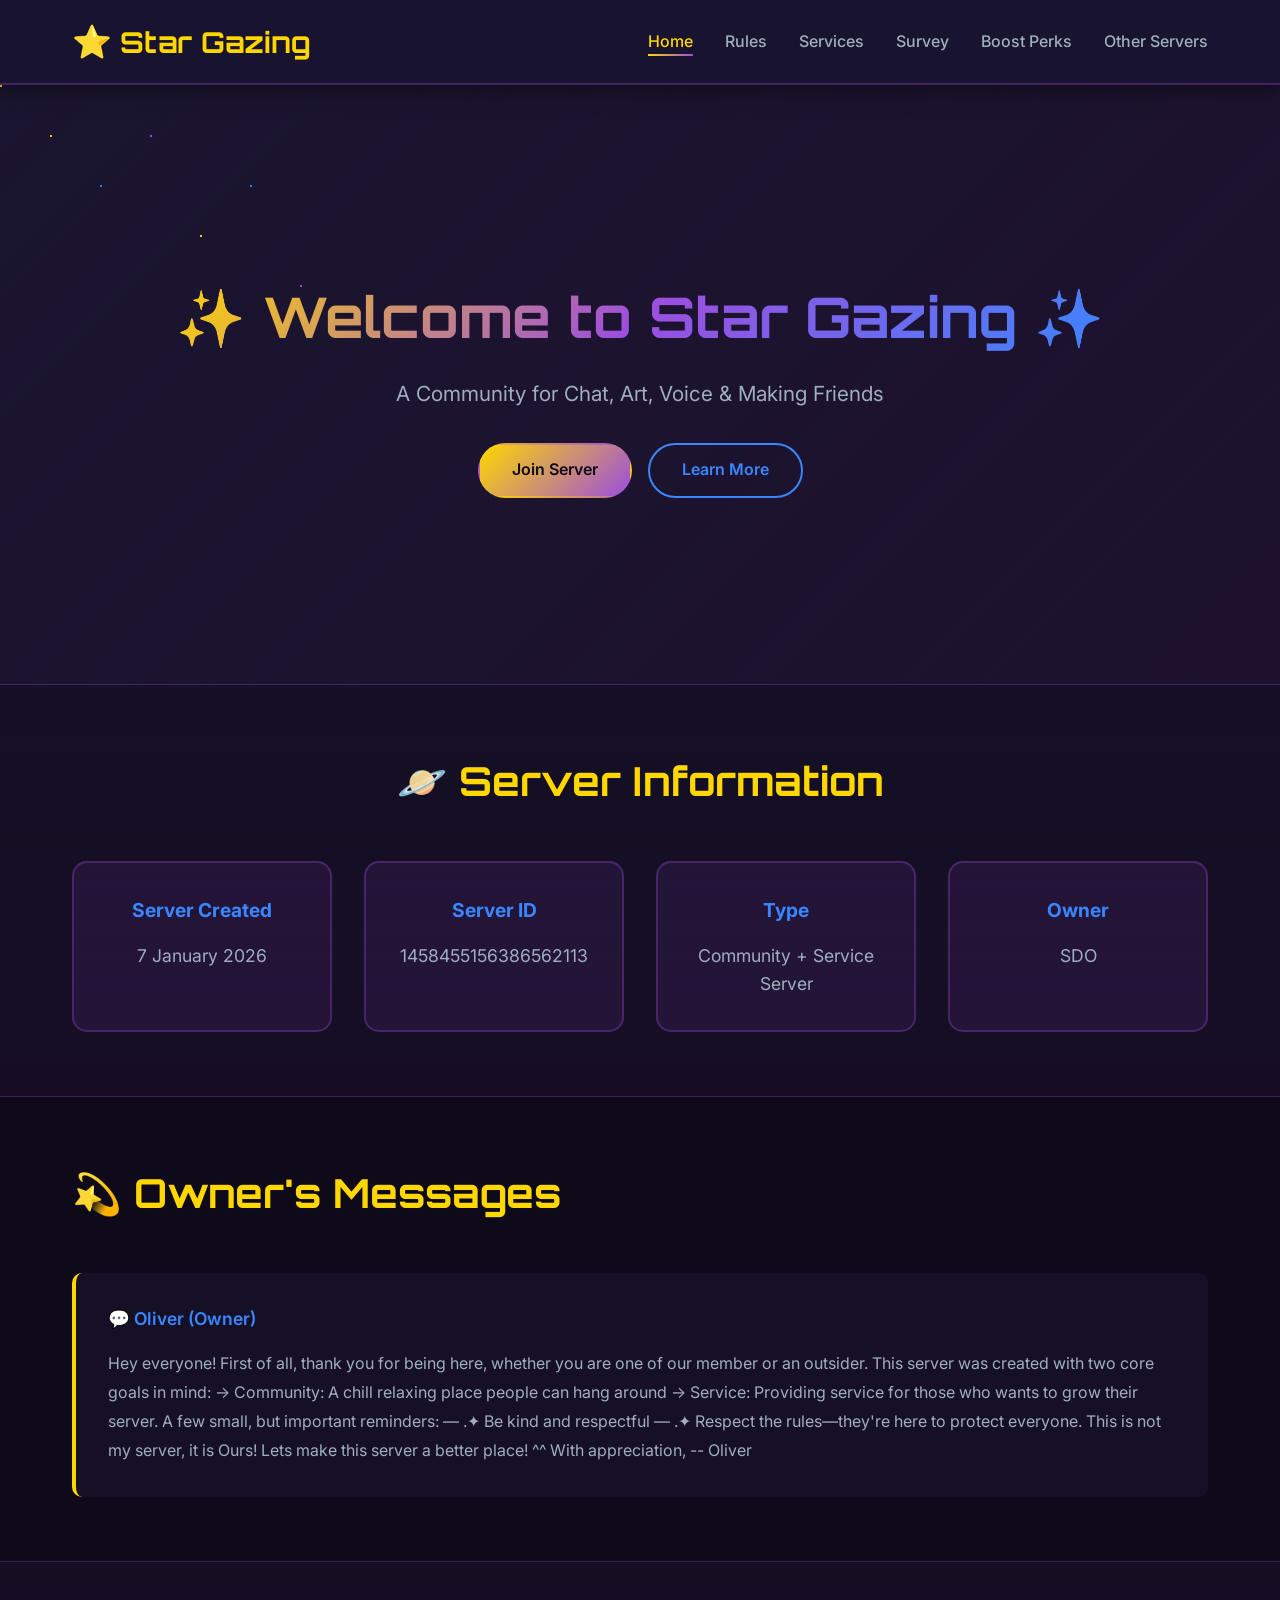
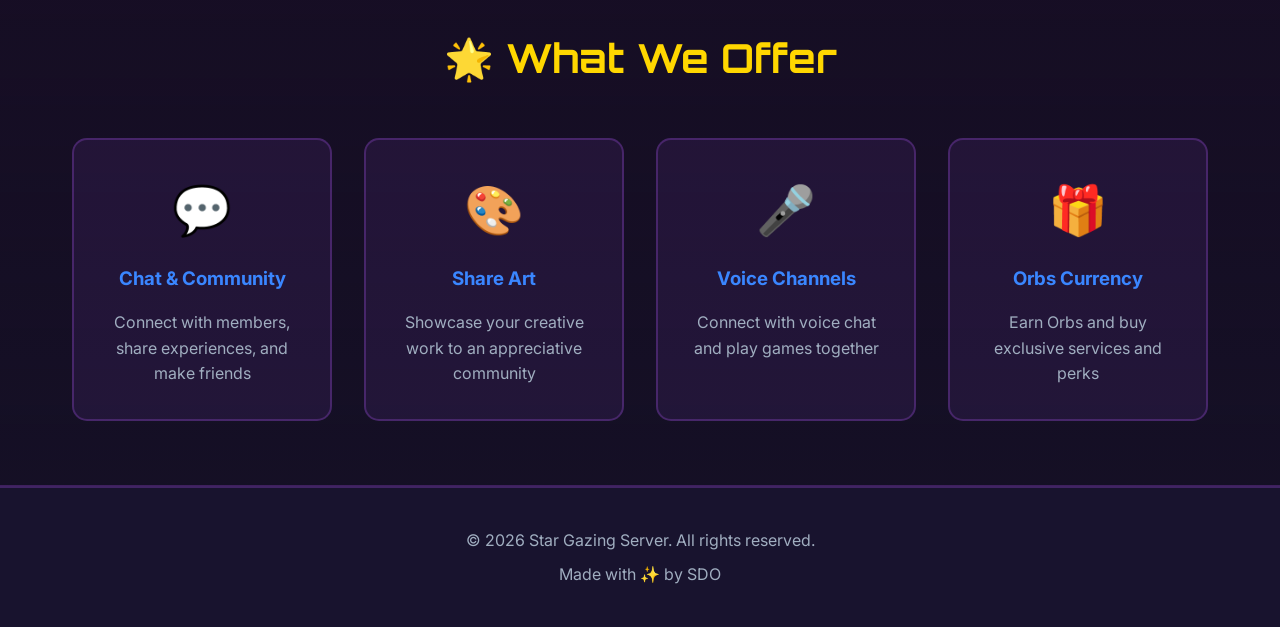
==== index.html @ 56c4e375 "Add all HTML pages (index, rules, services, survey, perks, servers)" ====
<!DOCTYPE html>
<html lang="en">
<head>
    <meta charset="UTF-8">
    <meta name="viewport" content="width=device-width, initial-scale=1.0">
    <title>Star Gazing - Discord Community</title>
    <link rel="stylesheet" href="styles.css">
    <link rel="preconnect" href="https://fonts.googleapis.com">
    <link rel="preconnect" href="https://fonts.gstatic.com" crossorigin>
    <link href="https://fonts.googleapis.com/css2?family=Orbitron:wght@400;700;900&family=Inter:wght@300;400;600;700&display=swap" rel="stylesheet">
</head>
<body>
    <!-- Navigation -->
    <nav class="navbar">
        <div class="nav-container">
            <div class="nav-logo">
                <span class="star-icon">⭐</span> Star Gazing
            </div>
            <ul class="nav-menu">
                <li><a href="index.html" class="active">Home</a></li>
                <li><a href="rules.html">Rules</a></li>
                <li><a href="services.html">Services</a></li>
                <li><a href="survey.html">Survey</a></li>
                <li><a href="perks.html">Boost Perks</a></li>
                <li><a href="servers.html">Other Servers</a></li>
            </ul>
        </div>
    </nav>

    <!-- Hero Section -->
    <section class="hero">
        <div class="stars"></div>
        <div class="hero-content">
            <h1>✨ Welcome to Star Gazing ✨</h1>
            <p>A Community for Chat, Art, Voice & Making Friends</p>
            <div class="hero-buttons">
                <a href="https://discord.gg/6pRmyX9h2T" class="btn btn-primary" target="_blank">Join Server</a>
                <a href="#owner-messages" class="btn btn-secondary">Learn More</a>
            </div>
        </div>
    </section>

    <!-- Server Info -->
    <section class="server-info">
        <div class="container">
            <h2>🪐 Server Information</h2>
            <div class="info-grid">
                <div class="info-card">
                    <h3>Server Created</h3>
                    <p>7 January 2026</p>
                </div>
                <div class="info-card">
                    <h3>Server ID</h3>
                    <p>1458455156386562113</p>
                </div>
                <div class="info-card">
                    <h3>Type</h3>
                    <p>Community + Service Server</p>
                </div>
                <div class="info-card">
                    <h3>Owner</h3>
                    <p>SDO</p>
                </div>
            </div>
        </div>
    </section>

    <!-- Owner Messages -->
    <section class="owner-messages" id="owner-messages">
        <div class="container">
            <h2>💫 Owner's Messages</h2>
            <div class="messages-grid" id="messagesContainer"></div>
        </div>
    </section>

    <!-- Features -->
    <section class="features">
        <div class="container">
            <h2>🌟 What We Offer</h2>
            <div class="features-grid">
                <div class="feature-card">
                    <span class="feature-icon">💬</span>
                    <h3>Chat & Community</h3>
                    <p>Connect with members, share experiences, and make friends</p>
                </div>
                <div class="feature-card">
                    <span class="feature-icon">🎨</span>
                    <h3>Share Art</h3>
                    <p>Showcase your creative work to an appreciative community</p>
                </div>
                <div class="feature-card">
                    <span class="feature-icon">🎤</span>
                    <h3>Voice Channels</h3>
                    <p>Connect with voice chat and play games together</p>
                </div>
                <div class="feature-card">
                    <span class="feature-icon">🎁</span>
                    <h3>Orbs Currency</h3>
                    <p>Earn Orbs and buy exclusive services and perks</p>
                </div>
            </div>
        </div>
    </section>

    <!-- Footer -->
    <footer class="footer">
        <div class="container">
            <p>&copy; 2026 Star Gazing Server. All rights reserved.</p>
            <p>Made with ✨ by SDO</p>
        </div>
    </footer>

    <script src="script.js"></script>
</body>
</html>
---- styles.css ----
:root {
  --primary-bg: #0f0a1a;
  --secondary-bg: #1a1530;
  --accent-gold: #ffd700;
  --accent-purple: #9d4edd;
  --accent-blue: #3a86ff;
  --text-primary: #ffffff;
  --text-secondary: #a0aec0;
  --border-color: rgba(157, 78, 221, 0.3);
  --glow-color: rgba(255, 215, 0, 0.2);
}

* {
  margin: 0;
  padding: 0;
  box-sizing: border-box;
}

body {
  font-family: 'Inter', sans-serif;
  background-color: var(--primary-bg);
  color: var(--text-primary);
  line-height: 1.6;
  overflow-x: hidden;
}

/* Navigation */
.navbar {
  background: rgba(26, 21, 48, 0.95);
  backdrop-filter: blur(10px);
  border-bottom: 2px solid var(--border-color);
  position: sticky;
  top: 0;
  z-index: 100;
  box-shadow: 0 4px 20px rgba(0, 0, 0, 0.5);
}

.nav-container {
  max-width: 1200px;
  margin: 0 auto;
  padding: 1rem 2rem;
  display: flex;
  justify-content: space-between;
  align-items: center;
}

.nav-logo {
  font-family: 'Orbitron', sans-serif;
  font-size: 1.8rem;
  font-weight: 700;
  color: var(--accent-gold);
  display: flex;
  align-items: center;
  gap: 0.5rem;
}

.star-icon {
  font-size: 2rem;
  animation: pulse 2s ease-in-out infinite;
}

@keyframes pulse {
  0%, 100% { transform: scale(1); }
  50% { transform: scale(1.1); }
}

.nav-menu {
  display: flex;
  list-style: none;
  gap: 2rem;
}

.nav-menu a {
  color: var(--text-secondary);
  text-decoration: none;
  transition: all 0.3s ease;
  font-weight: 500;
  position: relative;
}

.nav-menu a:hover,
.nav-menu a.active {
  color: var(--accent-gold);
}

.nav-menu a.active::after {
  content: '';
  position: absolute;
  bottom: -5px;
  left: 0;
  right: 0;
  height: 2px;
  background: linear-gradient(90deg, var(--accent-gold), var(--accent-purple));
}

/* Container */
.container {
  max-width: 1200px;
  margin: 0 auto;
  padding: 0 2rem;
}

/* Hero Section */
.hero {
  position: relative;
  min-height: 600px;
  display: flex;
  align-items: center;
  justify-content: center;
  overflow: hidden;
  background: linear-gradient(135deg, rgba(26, 21, 48, 1) 0%, rgba(157, 78, 221, 0.1) 100%);
  border-bottom: 1px solid var(--border-color);
}

.stars {
  position: absolute;
  width: 100%;
  height: 100%;
  top: 0;
  left: 0;
}

.stars::before,
.stars::after {
  content: '';
  position: absolute;
  width: 2px;
  height: 2px;
  background: var(--accent-gold);
  border-radius: 50%;
  box-shadow: 50px 50px 0 var(--accent-gold), 100px 100px 0 var(--accent-blue), 150px 50px 0 var(--accent-purple),
    200px 150px 0 var(--accent-gold), 250px 100px 0 var(--accent-blue), 300px 200px 0 var(--accent-purple);
  animation: twinkle 3s ease-in-out infinite;
}

@keyframes twinkle {
  0%, 100% { opacity: 0.3; }
  50% { opacity: 1; }
}

.hero-content {
  position: relative;
  z-index: 2;
  text-align: center;
}

.hero h1 {
  font-family: 'Orbitron', sans-serif;
  font-size: 3.5rem;
  margin-bottom: 1rem;
  background: linear-gradient(135deg, var(--accent-gold), var(--accent-purple), var(--accent-blue));
  -webkit-background-clip: text;
  -webkit-text-fill-color: transparent;
  background-clip: text;
  animation: glow 2s ease-in-out infinite;
}

@keyframes glow {
  0%, 100% { text-shadow: 0 0 10px rgba(255, 215, 0, 0.3); }
  50% { text-shadow: 0 0 30px rgba(255, 215, 0, 0.6); }
}

.hero p {
  font-size: 1.3rem;
  color: var(--text-secondary);
  margin-bottom: 2rem;
}

.hero-buttons {
  display: flex;
  gap: 1rem;
  justify-content: center;
  flex-wrap: wrap;
}

.btn {
  padding: 0.8rem 2rem;
  border-radius: 50px;
  text-decoration: none;
  font-weight: 600;
  transition: all 0.3s ease;
  border: 2px solid transparent;
  cursor: pointer;
  font-size: 1rem;
}

.btn-primary {
  background: linear-gradient(135deg, var(--accent-gold), var(--accent-purple));
  color: var(--primary-bg);
}

.btn-primary:hover {
  transform: translateY(-3px);
  box-shadow: 0 10px 30px rgba(255, 215, 0, 0.4);
}

.btn-secondary {
  background: transparent;
  border: 2px solid var(--accent-blue);
  color: var(--accent-blue);
}

.btn-secondary:hover {
  background: var(--accent-blue);
  color: var(--primary-bg);
  transform: translateY(-3px);
}

/* Server Info */
.server-info {
  padding: 4rem 0;
  background: linear-gradient(180deg, rgba(26, 21, 48, 0.5) 0%, rgba(157, 78, 221, 0.05) 100%);
  border-bottom: 1px solid var(--border-color);
}

.server-info h2 {
  font-family: 'Orbitron', sans-serif;
  font-size: 2.5rem;
  margin-bottom: 3rem;
  text-align: center;
  color: var(--accent-gold);
}

.info-grid {
  display: grid;
  grid-template-columns: repeat(auto-fit, minmax(250px, 1fr));
  gap: 2rem;
}

.info-card {
  background: rgba(157, 78, 221, 0.1);
  border: 2px solid var(--border-color);
  border-radius: 15px;
  padding: 2rem;
  text-align: center;
  transition: all 0.3s ease;
}

.info-card:hover {
  background: rgba(157, 78, 221, 0.2);
  border-color: var(--accent-gold);
  transform: translateY(-5px);
  box-shadow: 0 10px 30px rgba(255, 215, 0, 0.2);
}

.info-card h3 {
  color: var(--accent-blue);
  margin-bottom: 1rem;
  font-size: 1.2rem;
}

.info-card p {
  color: var(--text-secondary);
  font-size: 1.1rem;
}

/* Owner Messages */
.owner-messages {
  padding: 4rem 0;
  border-bottom: 1px solid var(--border-color);
}

.owner-messages h2 {
  font-family: 'Orbitron', sans-serif;
  font-size: 2.5rem;
  margin-bottom: 3rem;
  color: var(--accent-gold);
}

.messages-grid {
  display: grid;
  gap: 2rem;
}

.message-card {
  background: rgba(26, 21, 48, 0.6);
  border-left: 4px solid var(--accent-gold);
  border-radius: 10px;
  padding: 2rem;
  transition: all 0.3s ease;
}

.message-card:hover {
  background: rgba(26, 21, 48, 0.8);
  border-left-color: var(--accent-purple);
  box-shadow: 0 10px 30px rgba(157, 78, 221, 0.2);
}

.message-author {
  color: var(--accent-blue);
  font-weight: 600;
  margin-bottom: 1rem;
  font-size: 1.1rem;
}

.message-content {
  color: var(--text-secondary);
  line-height: 1.8;
}

/* Features */
.features {
  padding: 4rem 0;
  background: linear-gradient(180deg, rgba(157, 78, 221, 0.05) 0%, rgba(26, 21, 48, 0.5) 100%);
  border-bottom: 1px solid var(--border-color);
}

.features h2 {
  font-family: 'Orbitron', sans-serif;
  font-size: 2.5rem;
  margin-bottom: 3rem;
  text-align: center;
  color: var(--accent-gold);
}

.features-grid {
  display: grid;
  grid-template-columns: repeat(auto-fit, minmax(250px, 1fr));
  gap: 2rem;
}

.feature-card {
  background: rgba(157, 78, 221, 0.1);
  border: 2px solid var(--border-color);
  border-radius: 15px;
  padding: 2rem;
  text-align: center;
  transition: all 0.3s ease;
}

.feature-card:hover {
  background: rgba(157, 78, 221, 0.2);
  border-color: var(--accent-blue);
  transform: translateY(-8px);
  box-shadow: 0 15px 40px rgba(58, 134, 255, 0.2);
}

.feature-icon {
  font-size: 3rem;
  display: block;
  margin-bottom: 1rem;
}

.feature-card h3 {
  color: var(--accent-blue);
  margin-bottom: 1rem;
}

.feature-card p {
  color: var(--text-secondary);
}

/* Rules Section */
.rules-section {
  padding: 4rem 0;
}

.rules-section h1 {
  font-family: 'Orbitron', sans-serif;
  font-size: 2.5rem;
  margin-bottom: 1rem;
  color: var(--accent-gold);
}

.intro-text {
  color: var(--text-secondary);
  font-size: 1.1rem;
  margin-bottom: 3rem;
}

.rules-content {
  display: grid;
  gap: 2rem;
  margin-bottom: 3rem;
}

.rule-card {
  background: rgba(26, 21, 48, 0.6);
  border: 2px solid var(--border-color);
  border-radius: 15px;
  padding: 2rem;
  transition: all 0.3s ease;
}

.rule-card:hover {
  background: rgba(26, 21, 48, 0.8);
  border-color: var(--accent-purple);
  box-shadow: 0 10px 30px rgba(157, 78, 221, 0.2);
}

.rule-card h2 {
  color: var(--accent-gold);
  margin-bottom: 1.5rem;
  font-size: 1.3rem;
}

.rule-items {
  display: grid;
  gap: 1rem;
}

.rule-item {
  display: flex;
  gap: 1rem;
  color: var(--text-secondary);
}

.rule-item .icon {
  font-size: 1.5rem;
  flex-shrink: 0;
}

.discord-links {
  display: flex;
  gap: 2rem;
  justify-content: center;
  margin: 2rem 0;
  flex-wrap: wrap;
}

.discord-links a {
  color: var(--accent-blue);
  text-decoration: none;
  transition: all 0.3s ease;
}

.discord-links a:hover {
  color: var(--accent-gold);
  text-decoration: underline;
}

.punishments {
  background: rgba(157, 78, 221, 0.1);
  border: 2px solid var(--border-color);
  border-radius: 15px;
  padding: 2rem;
}

.punishments h2 {
  color: var(--accent-gold);
  margin-bottom: 2rem;
}

.punishment-grid {
  display: grid;
  grid-template-columns: repeat(auto-fit, minmax(200px, 1fr));
  gap: 1.5rem;
  margin-bottom: 1rem;
}

.punishment-item {
  background: rgba(26, 21, 48, 0.6);
  border-left: 4px solid var(--accent-purple);
  border-radius: 8px;
  padding: 1.5rem;
  text-align: center;
}

.punishment-level {
  color: var(--accent-gold);
  font-weight: 600;
  display: block;
  margin-bottom: 0.5rem;
}

.warning-note {
  color: var(--text-secondary);
  font-size: 0.9rem;
  text-align: center;
  font-style: italic;
}

/* Services Section */
.services-section {
  padding: 4rem 0;
}

.services-section h1 {
  font-family: 'Orbitron', sans-serif;
  font-size: 2.5rem;
  margin-bottom: 1rem;
  color: var(--accent-gold);
}

.services-intro {
  background: rgba(157, 78, 221, 0.1);
  border: 2px solid var(--border-color);
  border-radius: 15px;
  padding: 2rem;
  margin-bottom: 3rem;
}

.services-intro h2 {
  color: var(--accent-blue);
  margin-bottom: 1.5rem;
}

.intro-content {
  color: var(--text-secondary);
  line-height: 1.8;
}

.intro-content p {
  margin-bottom: 0.8rem;
}

.restrictions {
  margin-top: 2rem;
  padding-top: 2rem;
  border-top: 1px solid var(--border-color);
}

.restrictions h3 {
  color: var(--accent-gold);
  margin-bottom: 1rem;
}

.restrictions ul {
  list-style: none;
  color: var(--text-secondary);
}

.restrictions li {
  margin-bottom: 0.5rem;
  padding-left: 1.5rem;
  position: relative;
}

.restrictions li::before {
  content: '✗';
  position: absolute;
  left: 0;
  color: #ff4444;
}

.services-grid {
  display: grid;
  grid-template-columns: repeat(auto-fit, minmax(250px, 1fr));
  gap: 2rem;
}

.service-card {
  background: rgba(26, 21, 48, 0.6);
  border: 2px solid var(--border-color);
  border-radius: 15px;
  padding: 2rem;
  transition: all 0.3s ease;
}

.service-card:hover {
  background: rgba(26, 21, 48, 0.8);
  border-color: var(--accent-gold);
  transform: translateY(-8px);
  box-shadow: 0 15px 40px rgba(255, 215, 0, 0.2);
}

.service-card h3 {
  color: var(--accent-blue);
  margin-bottom: 1rem;
}

.service-price {
  color: var(--accent-gold);
  font-weight: 700;
  font-size: 1.2rem;
  margin: 1rem 0;
}

.service-card p {
  color: var(--text-secondary);
  font-size: 0.95rem;
}

/* Survey Section */
.survey-section {
  padding: 4rem 0;
}

.survey-section h1 {
  font-family: 'Orbitron', sans-serif;
  font-size: 2.5rem;
  margin-bottom: 1rem;
  color: var(--accent-gold);
}

.survey-intro {
  color: var(--text-secondary);
  font-size: 1.1rem;
  margin-bottom: 2rem;
  text-align: center;
}

.survey-container {
  background: rgba(26, 21, 48, 0.6);
  border: 2px solid var(--border-color);
  border-radius: 15px;
  padding: 2rem;
  overflow: hidden;
}

.survey-placeholder {
  text-align: center;
  margin-bottom: 1rem;
  color: var(--text-secondary);
}

.survey-placeholder p:first-child {
  color: var(--accent-gold);
  font-weight: 600;
  margin-bottom: 0.5rem;
}

/* Perks Section */
.perks-section {
  padding: 4rem 0;
}

.perks-section h1 {
  font-family: 'Orbitron', sans-serif;
  font-size: 2.5rem;
  margin-bottom: 1rem;
  color: var(--accent-gold);
}

.perks-intro {
  color: var(--text-secondary);
  font-size: 1.1rem;
  margin-bottom: 3rem;
  text-align: center;
}

.perk-tier {
  background: rgba(26, 21, 48, 0.6);
  border: 2px solid var(--border-color);
  border-radius: 15px;
  padding: 2rem;
  margin-bottom: 2rem;
  transition: all 0.3s ease;
}

.perk-tier:hover {
  background: rgba(26, 21, 48, 0.8);
  border-color: var(--accent-purple);
  box-shadow: 0 15px 40px rgba(157, 78, 221, 0.2);
}

.tier-header {
  display: flex;
  align-items: center;
  gap: 1rem;
  margin-bottom: 2rem;
  border-bottom: 2px solid var(--border-color);
  padding-bottom: 1rem;
}

.tier-icon {
  font-size: 2rem;
}

.tier-header h2 {
  color: var(--accent-gold);
  font-family: 'Orbitron', sans-serif;
}

.tier-perks {
  display: grid;
  gap: 1.5rem;
}

.perk-item {
  display: flex;
  gap: 1rem;
  align-items: flex-start;
}

.perk-icon {
  font-size: 1.8rem;
  flex-shrink: 0;
}

.perk-item p {
  color: var(--text-secondary);
  line-height: 1.6;
}

/* Servers Section */
.servers-section {
  padding: 4rem 0;
}

.servers-section h1 {
  font-family: 'Orbitron', sans-serif;
  font-size: 2.5rem;
  margin-bottom: 1rem;
  color: var(--accent-gold);
}

.servers-intro {
  color: var(--text-secondary);
  font-size: 1.1rem;
  margin-bottom: 3rem;
  text-align: center;
}

.servers-grid {
  display: grid;
  grid-template-columns: repeat(auto-fit, minmax(250px, 1fr));
  gap: 2rem;
}

.server-card {
  background: rgba(26, 21, 48, 0.6);
  border: 2px solid var(--border-color);
  border-radius: 15px;
  padding: 2rem;
  text-align: center;
  transition: all 0.3s ease;
}

.server-card:hover {
  background: rgba(26, 21, 48, 0.8);
  border-color: var(--accent-blue);
  transform: translateY(-8px);
  box-shadow: 0 15px 40px rgba(58, 134, 255, 0.2);
}

.server-card h3 {
  color: var(--accent-blue);
  margin-bottom: 1rem;
}

.server-card p {
  color: var(--text-secondary);
  margin-bottom: 1.5rem;
}

.server-card a {
  display: inline-block;
  padding: 0.6rem 1.5rem;
  background: linear-gradient(135deg, var(--accent-blue), var(--accent-purple));
  color: var(--primary-bg);
  text-decoration: none;
  border-radius: 50px;
  font-weight: 600;
  transition: all 0.3s ease;
}

.server-card a:hover {
  transform: translateY(-3px);
  box-shadow: 0 10px 25px rgba(58, 134, 255, 0.4);
}

/* Footer */
.footer {
  background: rgba(26, 21, 48, 0.9);
  border-top: 2px solid var(--border-color);
  padding: 2rem 0;
  text-align: center;
  color: var(--text-secondary);
}

.footer p {
  margin: 0.5rem 0;
}

/* Responsive */
@media (max-width: 768px) {
  .nav-menu {
    gap: 1rem;
    font-size: 0.9rem;
  }

  .hero h1 {
    font-size: 2.5rem;
  }

  .hero p {
    font-size: 1rem;
  }

  .hero-buttons {
    flex-direction: column;
    align-items: center;
  }

  .btn {
    width: 100%;
    max-width: 300px;
  }

  .info-grid,
  .features-grid,
  .services-grid,
  .servers-grid {
    grid-template-columns: 1fr;
  }
}
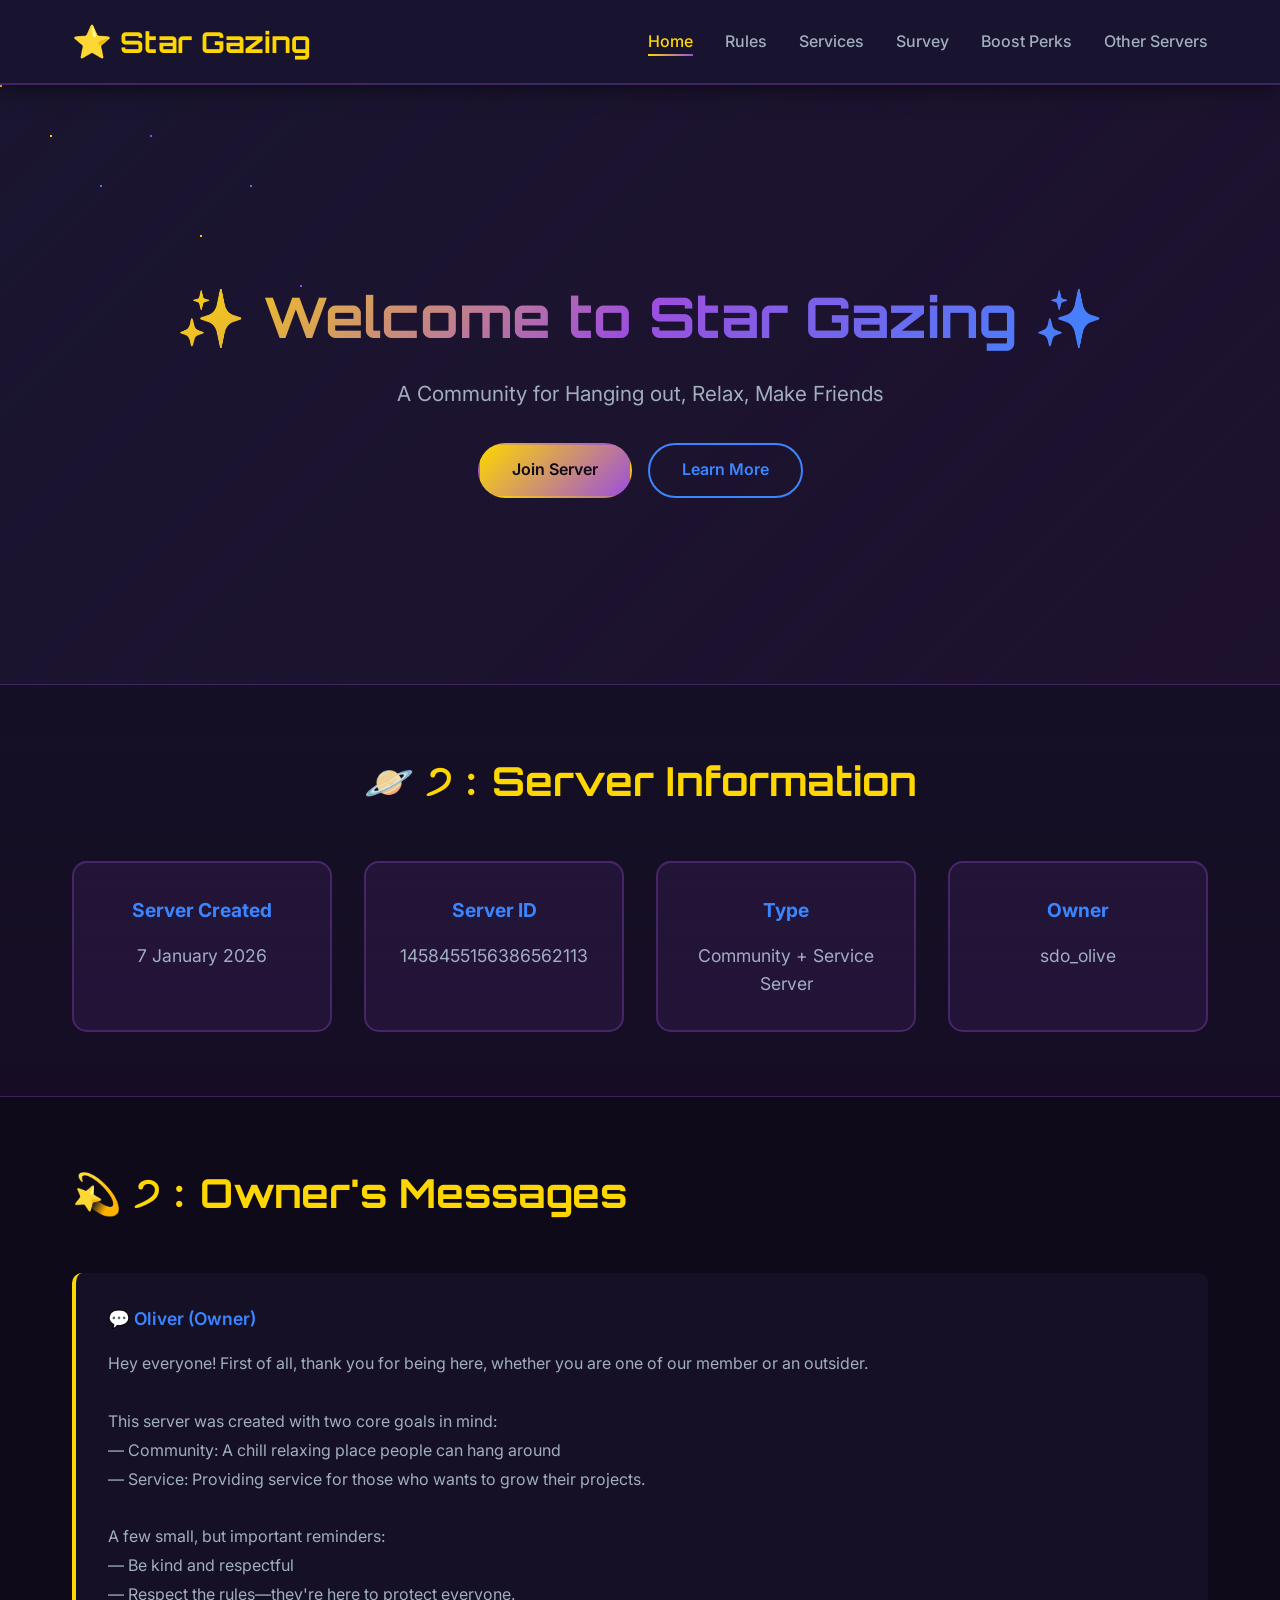
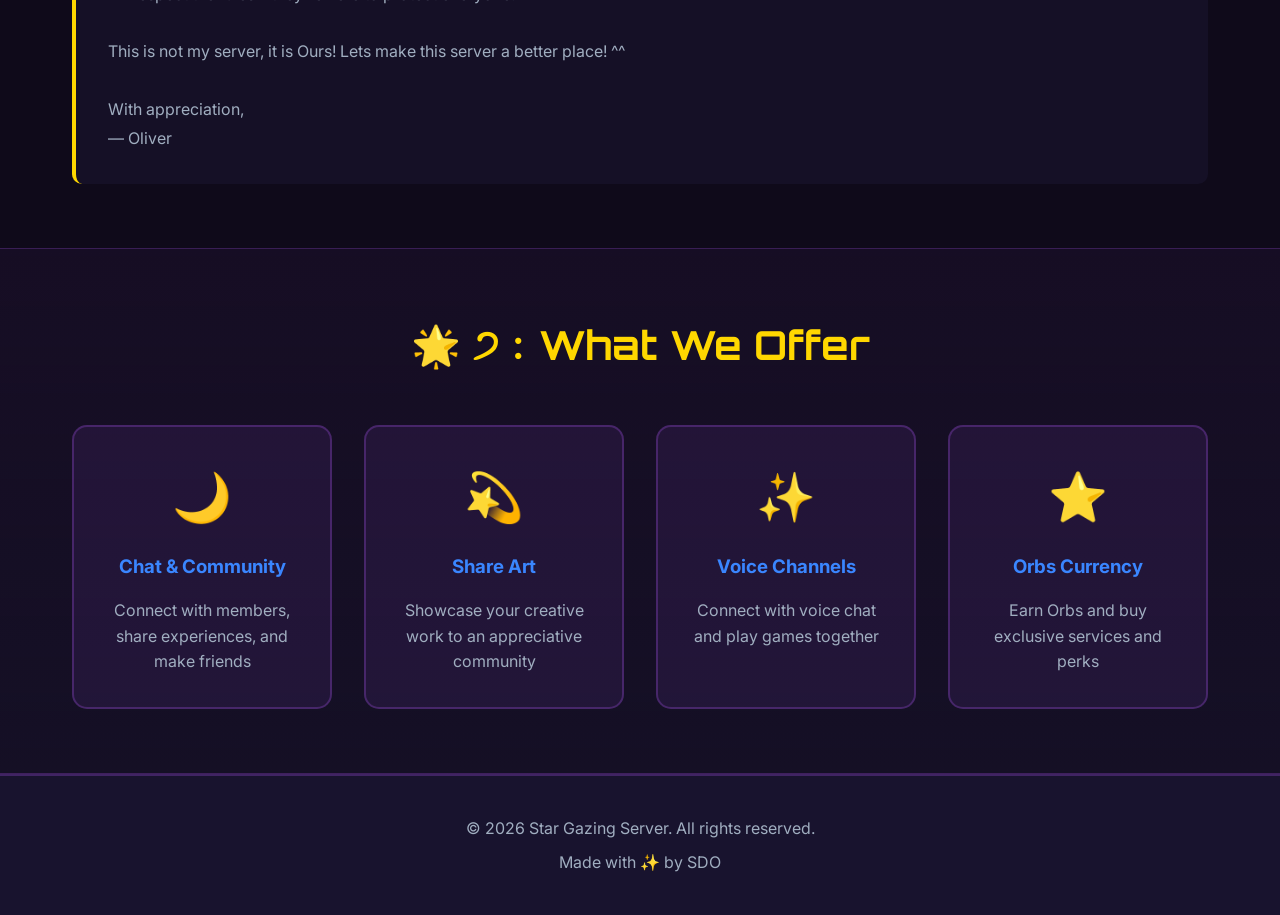
==== commit de500a69: "Update index.html" ====
--- a/index.html
+++ b/index.html
@@ -32,7 +32,7 @@
         <div class="stars"></div>
         <div class="hero-content">
             <h1>✨ Welcome to Star Gazing ✨</h1>
-            <p>A Community for Chat, Art, Voice & Making Friends</p>
+            <p>A Community for Hanging out, Relax, Make Friends</p>
             <div class="hero-buttons">
                 <a href="https://discord.gg/6pRmyX9h2T" class="btn btn-primary" target="_blank">Join Server</a>
                 <a href="#owner-messages" class="btn btn-secondary">Learn More</a>
@@ -43,7 +43,7 @@
     <!-- Server Info -->
     <section class="server-info">
         <div class="container">
-            <h2>🪐 Server Information</h2>
+            <h2>🪐 ੭﹕Server Information</h2>
             <div class="info-grid">
                 <div class="info-card">
                     <h3>Server Created</h3>
@@ -59,7 +59,7 @@
                 </div>
                 <div class="info-card">
                     <h3>Owner</h3>
-                    <p>SDO</p>
+                    <p>sdo_olive</p>
                 </div>
             </div>
         </div>
@@ -68,7 +68,7 @@
     <!-- Owner Messages -->
     <section class="owner-messages" id="owner-messages">
         <div class="container">
-            <h2>💫 Owner's Messages</h2>
+            <h2>💫 ੭﹕Owner's Messages</h2>
             <div class="messages-grid" id="messagesContainer"></div>
         </div>
     </section>
@@ -76,25 +76,25 @@
     <!-- Features -->
     <section class="features">
         <div class="container">
-            <h2>🌟 What We Offer</h2>
+            <h2>🌟 ੭﹕What We Offer</h2>
             <div class="features-grid">
                 <div class="feature-card">
-                    <span class="feature-icon">💬</span>
+                    <span class="feature-icon">🌙</span>
                     <h3>Chat & Community</h3>
                     <p>Connect with members, share experiences, and make friends</p>
                 </div>
                 <div class="feature-card">
-                    <span class="feature-icon">🎨</span>
+                    <span class="feature-icon">💫</span>
                     <h3>Share Art</h3>
                     <p>Showcase your creative work to an appreciative community</p>
                 </div>
                 <div class="feature-card">
-                    <span class="feature-icon">🎤</span>
+                    <span class="feature-icon">✨</span>
                     <h3>Voice Channels</h3>
                     <p>Connect with voice chat and play games together</p>
                 </div>
                 <div class="feature-card">
-                    <span class="feature-icon">🎁</span>
+                    <span class="feature-icon">⭐</span>
                     <h3>Orbs Currency</h3>
                     <p>Earn Orbs and buy exclusive services and perks</p>
                 </div>
@@ -112,4 +112,4 @@
 
     <script src="script.js"></script>
 </body>
-</html>+</html>
--- a/styles.css
+++ b/styles.css
@@ -533,41 +533,78 @@
   color: #ff4444;
 }
 
-.services-grid {
-  display: grid;
-  grid-template-columns: repeat(auto-fit, minmax(250px, 1fr));
-  gap: 2rem;
-}
-
-.service-card {
+/* Service Categories */
+.services-categories {
+  display: grid;
+  gap: 3rem;
+}
+
+.service-category {
+  margin-bottom: 2rem;
+  background: rgba(26, 21, 48, 0.4);
+  border: 2px solid var(--border-color);
+  border-radius: 15px;
+  padding: 2rem;
+  transition: all 0.3s ease;
+}
+
+.service-category:hover {
   background: rgba(26, 21, 48, 0.6);
-  border: 2px solid var(--border-color);
-  border-radius: 15px;
-  padding: 2rem;
-  transition: all 0.3s ease;
-}
-
-.service-card:hover {
-  background: rgba(26, 21, 48, 0.8);
-  border-color: var(--accent-gold);
-  transform: translateY(-8px);
-  box-shadow: 0 15px 40px rgba(255, 215, 0, 0.2);
-}
-
-.service-card h3 {
+  border-color: var(--accent-purple);
+  box-shadow: 0 15px 40px rgba(157, 78, 221, 0.2);
+}
+
+.category-header {
+  display: flex;
+  align-items: center;
+  gap: 1rem;
+  margin-bottom: 2rem;
+  border-bottom: 2px solid var(--accent-gold);
+  padding-bottom: 1rem;
+}
+
+.category-icon {
+  font-size: 2.5rem;
+  display: flex;
+  align-items: center;
+}
+
+.category-header h2 {
+  color: var(--accent-gold);
+  font-family: 'Orbitron', sans-serif;
+  font-size: 1.8rem;
+}
+
+.service-category .services-grid {
+  display: grid;
+  grid-template-columns: repeat(auto-fit, minmax(280px, 1fr));
+  gap: 1.5rem;
+}
+
+.service-category .service-card {
+  background: rgba(157, 78, 221, 0.1);
+  border: 2px solid var(--border-color);
+  border-radius: 12px;
+  padding: 1.5rem;
+  transition: all 0.3s ease;
+}
+
+.service-category .service-card:hover {
+  background: rgba(157, 78, 221, 0.2);
+  border-color: var(--accent-blue);
+  transform: translateY(-5px);
+  box-shadow: 0 10px 25px rgba(58, 134, 255, 0.2);
+}
+
+.service-category .service-card h3 {
   color: var(--accent-blue);
-  margin-bottom: 1rem;
-}
-
-.service-price {
-  color: var(--accent-gold);
-  font-weight: 700;
-  font-size: 1.2rem;
-  margin: 1rem 0;
-}
-
-.service-card p {
-  color: var(--text-secondary);
+  margin-bottom: 0.8rem;
+  font-size: 1.1rem;
+}
+
+.service-category .service-card p {
+  color: var(--text-secondary);
+  line-height: 1.6;
   font-size: 0.95rem;
 }
 
@@ -794,4 +831,8 @@
   .servers-grid {
     grid-template-columns: 1fr;
   }
-}
+
+  .service-category .services-grid {
+    grid-template-columns: 1fr;
+  }
+}
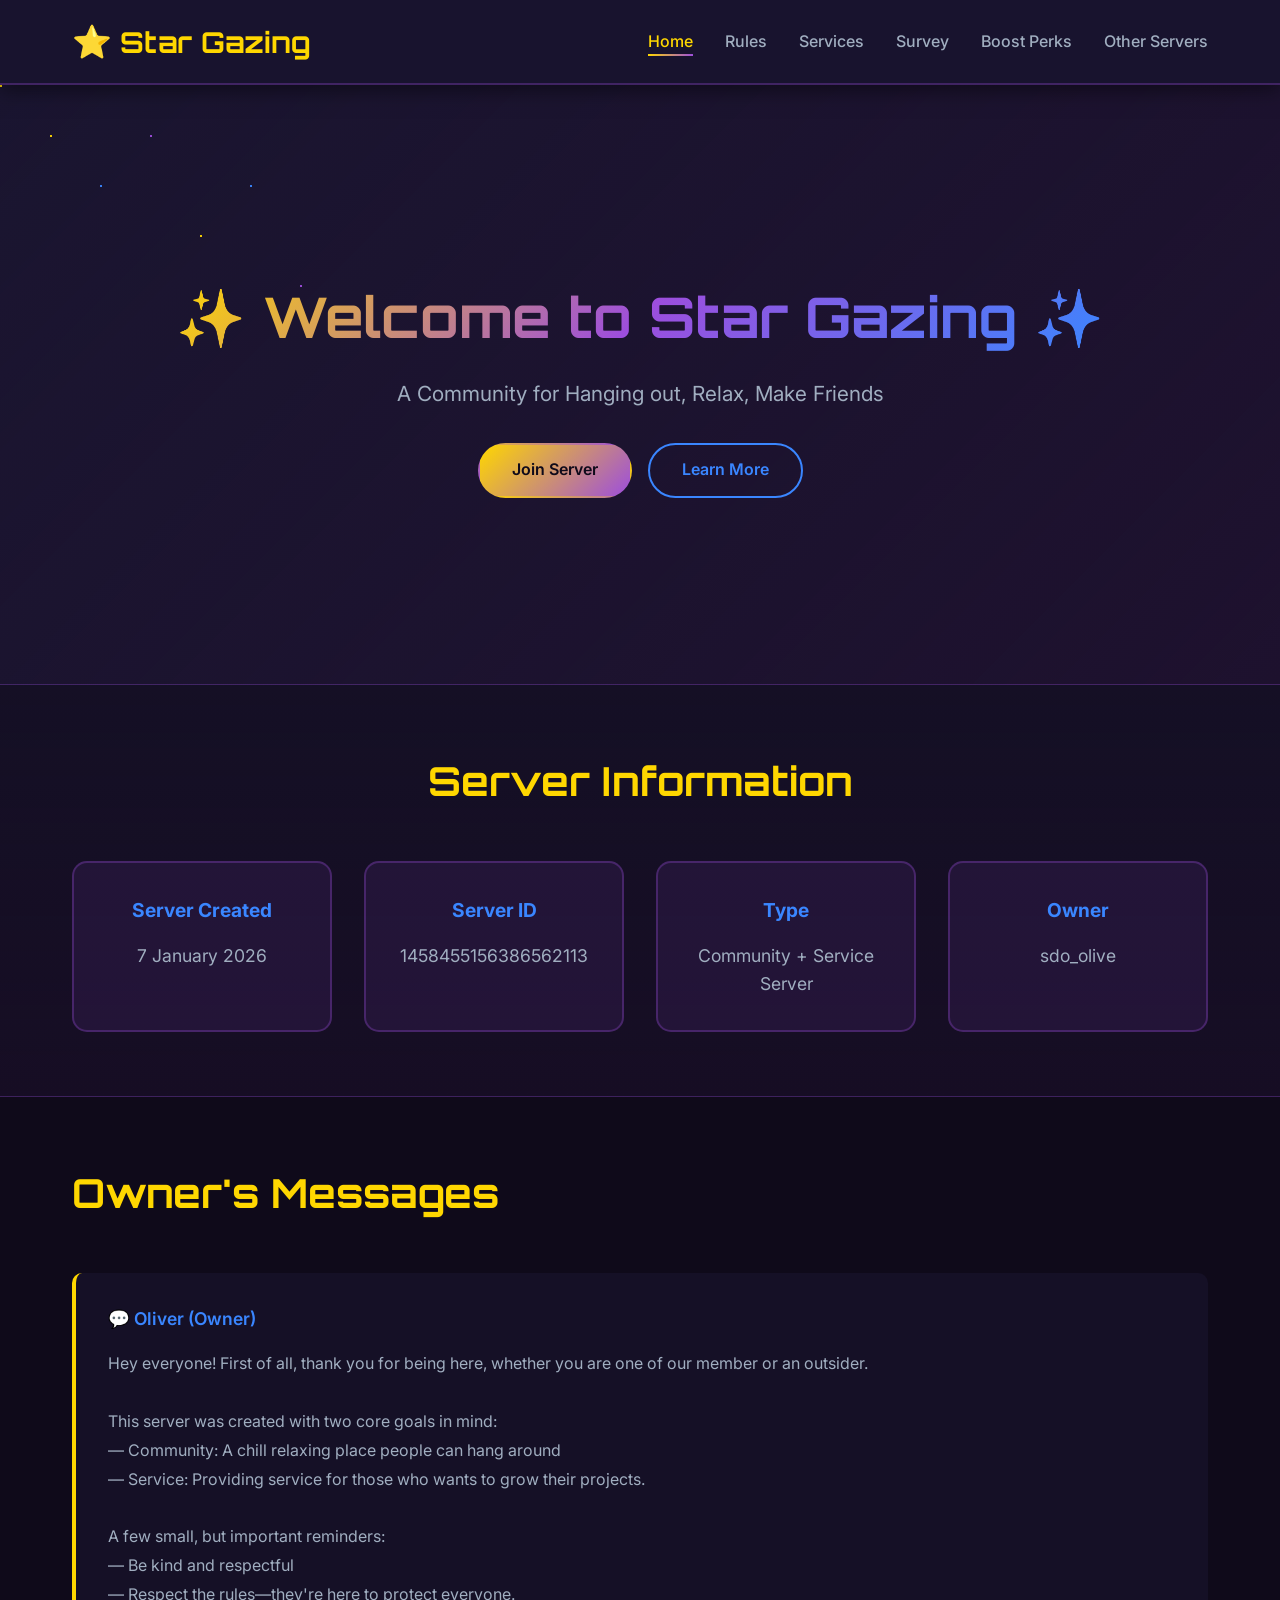
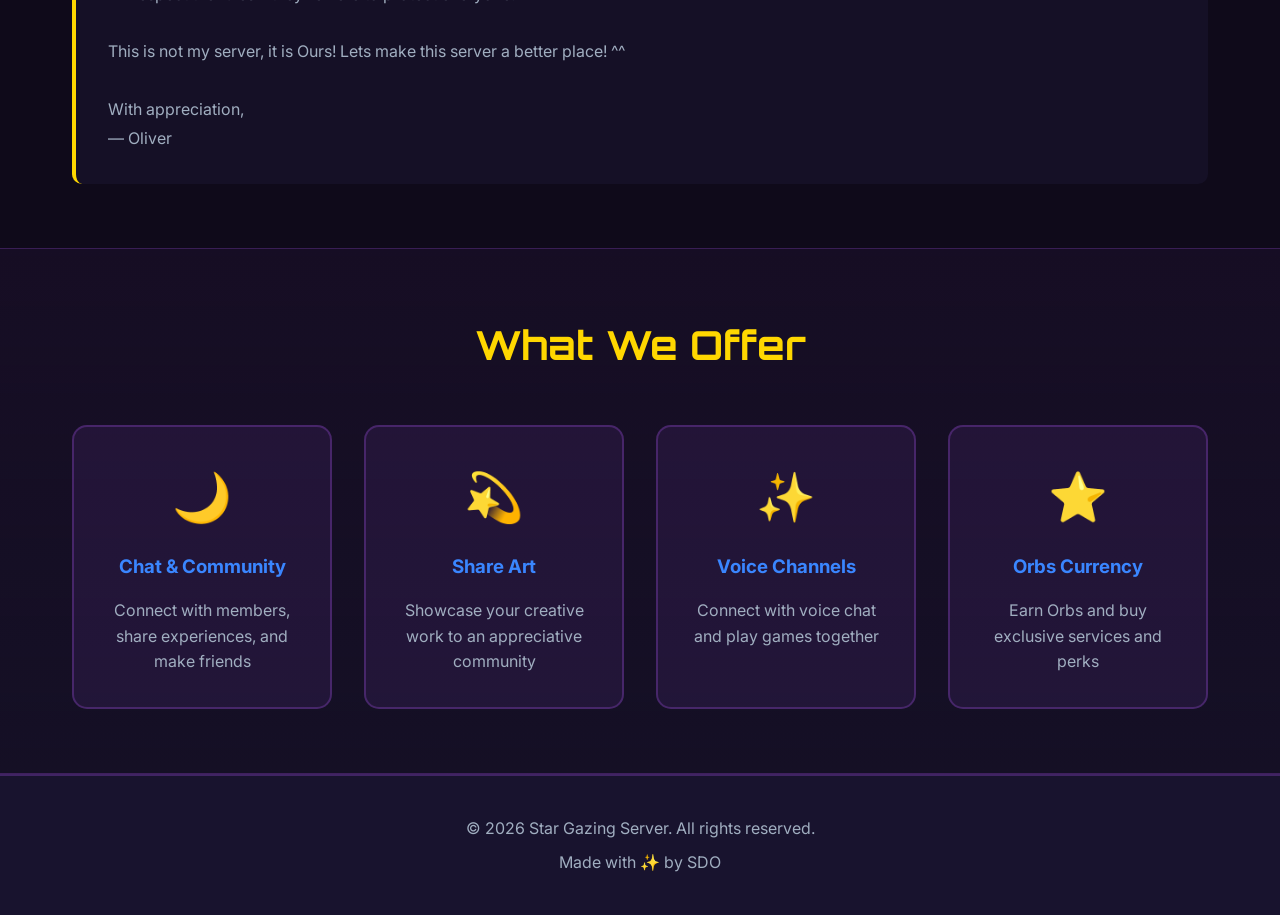
==== commit 7f0b1ac5: "Update index.html" ====
--- a/index.html
+++ b/index.html
@@ -43,7 +43,7 @@
     <!-- Server Info -->
     <section class="server-info">
         <div class="container">
-            <h2>🪐 ੭﹕Server Information</h2>
+            <h2>Server Information</h2>
             <div class="info-grid">
                 <div class="info-card">
                     <h3>Server Created</h3>
@@ -68,7 +68,7 @@
     <!-- Owner Messages -->
     <section class="owner-messages" id="owner-messages">
         <div class="container">
-            <h2>💫 ੭﹕Owner's Messages</h2>
+            <h2>Owner's Messages</h2>
             <div class="messages-grid" id="messagesContainer"></div>
         </div>
     </section>
@@ -76,7 +76,7 @@
     <!-- Features -->
     <section class="features">
         <div class="container">
-            <h2>🌟 ੭﹕What We Offer</h2>
+            <h2>What We Offer</h2>
             <div class="features-grid">
                 <div class="feature-card">
                     <span class="feature-icon">🌙</span>
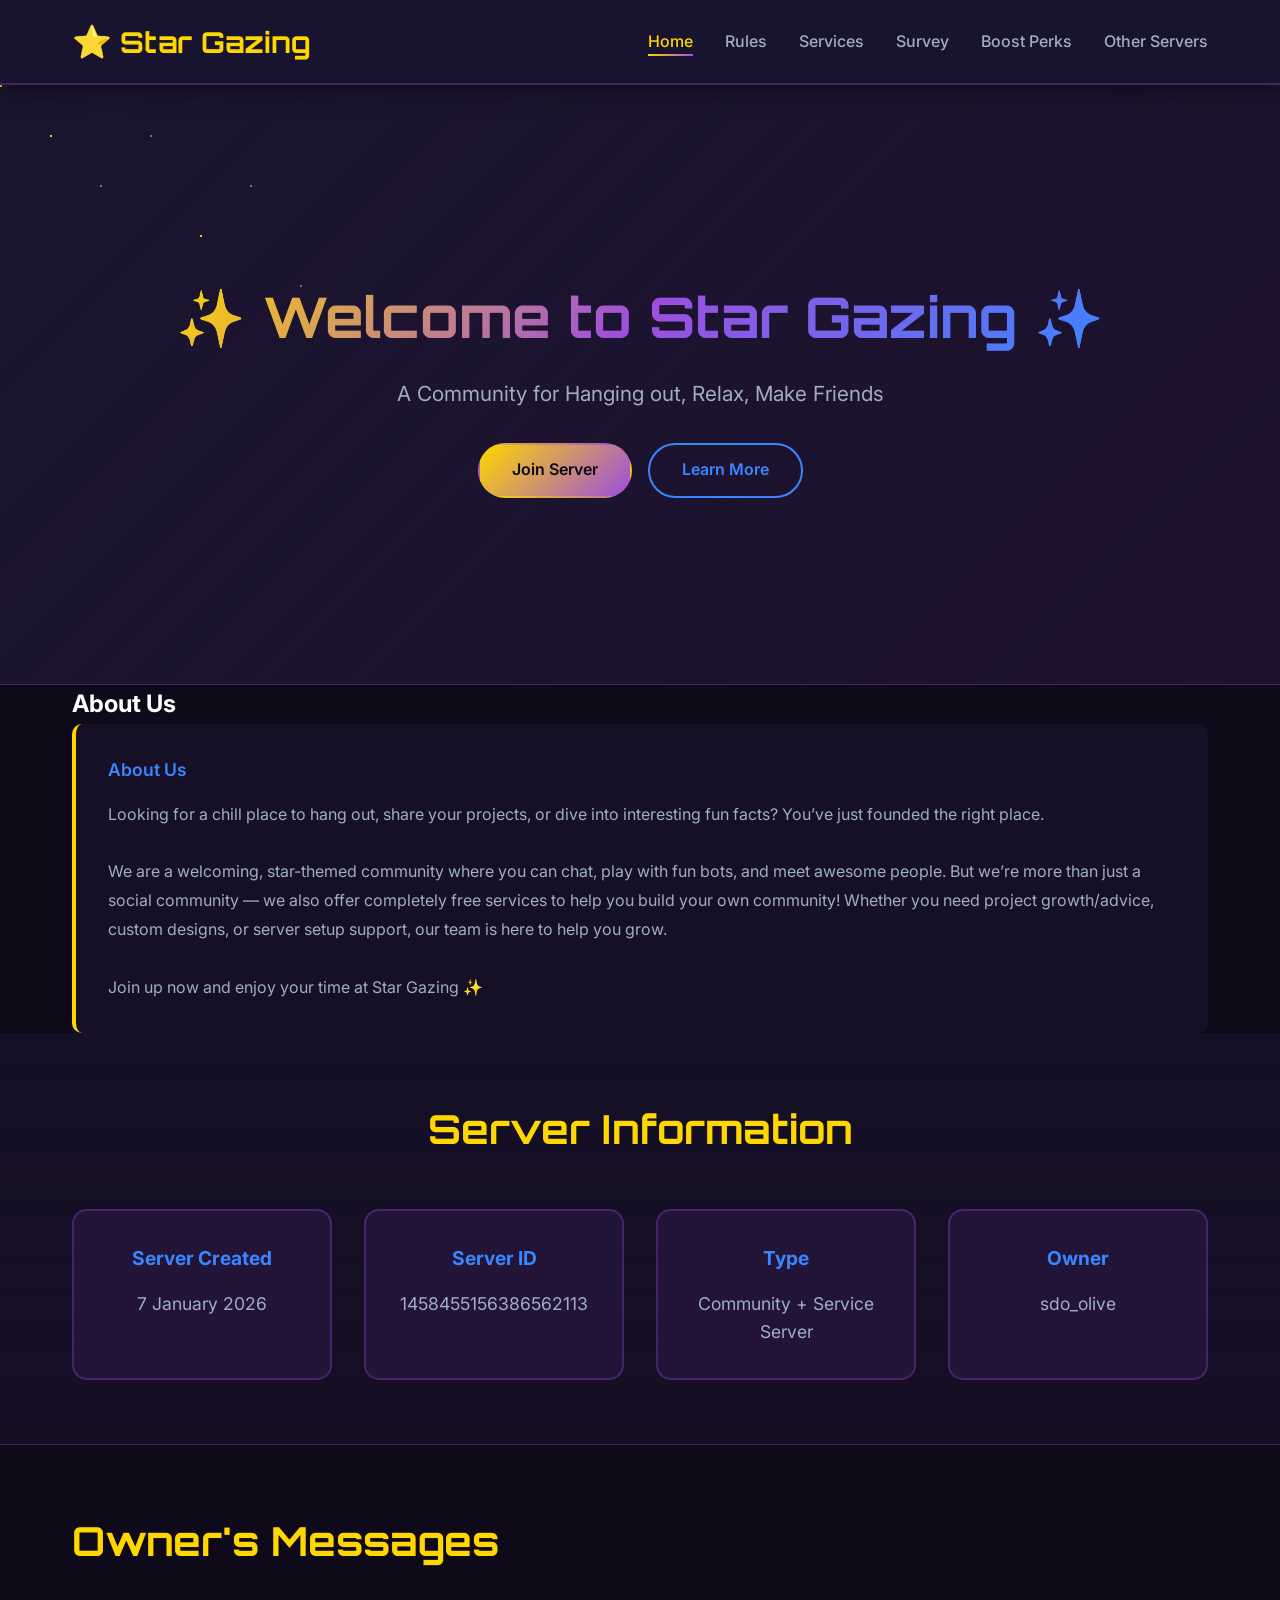
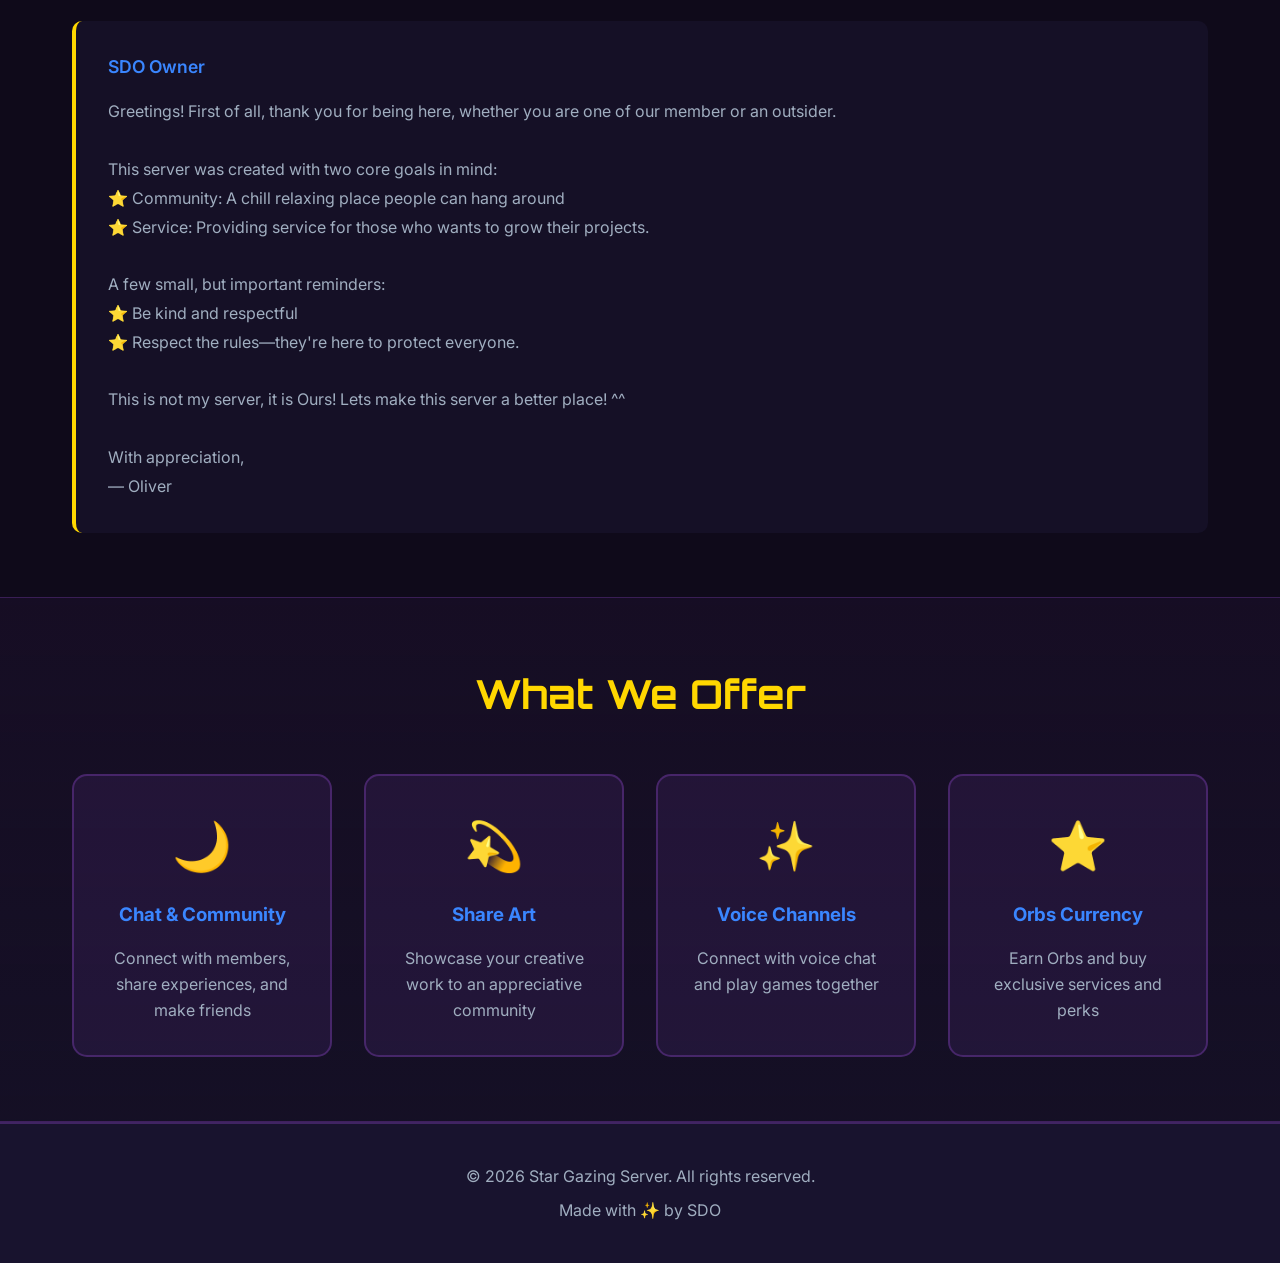
==== commit 5d553302: "Add About Us embed section to home page above Server Information" ====
--- a/index.html
+++ b/index.html
@@ -36,6 +36,21 @@
             <div class="hero-buttons">
                 <a href="https://discord.gg/6pRmyX9h2T" class="btn btn-primary" target="_blank">Join Server</a>
                 <a href="#owner-messages" class="btn btn-secondary">Learn More</a>
+            </div>
+        </div>
+    </section>
+
+    <!-- About Us (embed style like owner message) -->
+    <section class="about-section">
+        <div class="container">
+            <h2>About Us</h2>
+            <div class="message-card">
+                <div class="message-author">About Us</div>
+                <div class="message-content">
+Looking for a chill place to hang out, share your projects, or dive into interesting fun facts? You’ve just founded the right place.<br><br>
+We are a welcoming, star-themed community where you can chat, play with fun bots, and meet awesome people. But we’re more than just a social community — we also offer completely free services to help you build your own community! Whether you need project growth/advice, custom designs, or server setup support, our team is here to help you grow.<br><br>
+Join up now and enjoy your time at Star Gazing ✨
+                </div>
             </div>
         </div>
     </section>
@@ -112,4 +127,4 @@
 
     <script src="script.js"></script>
 </body>
-</html>
+</html>
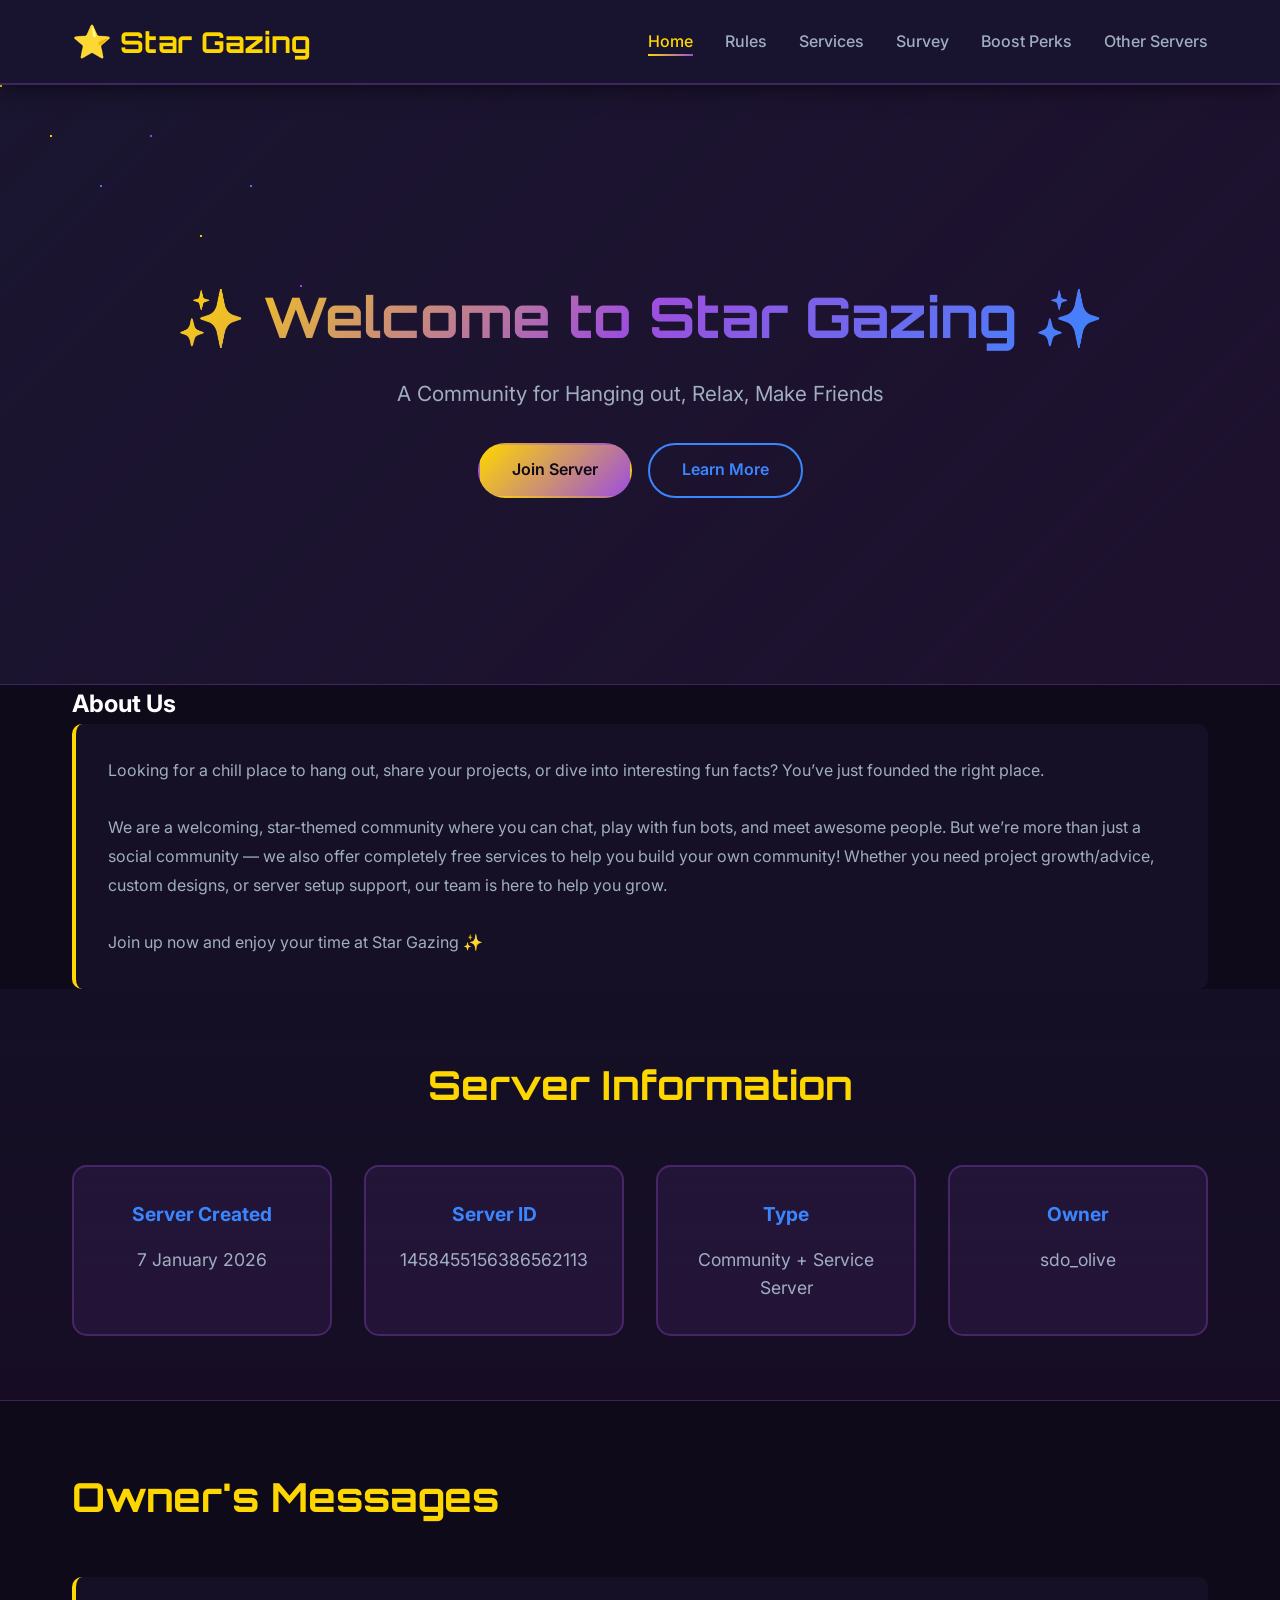
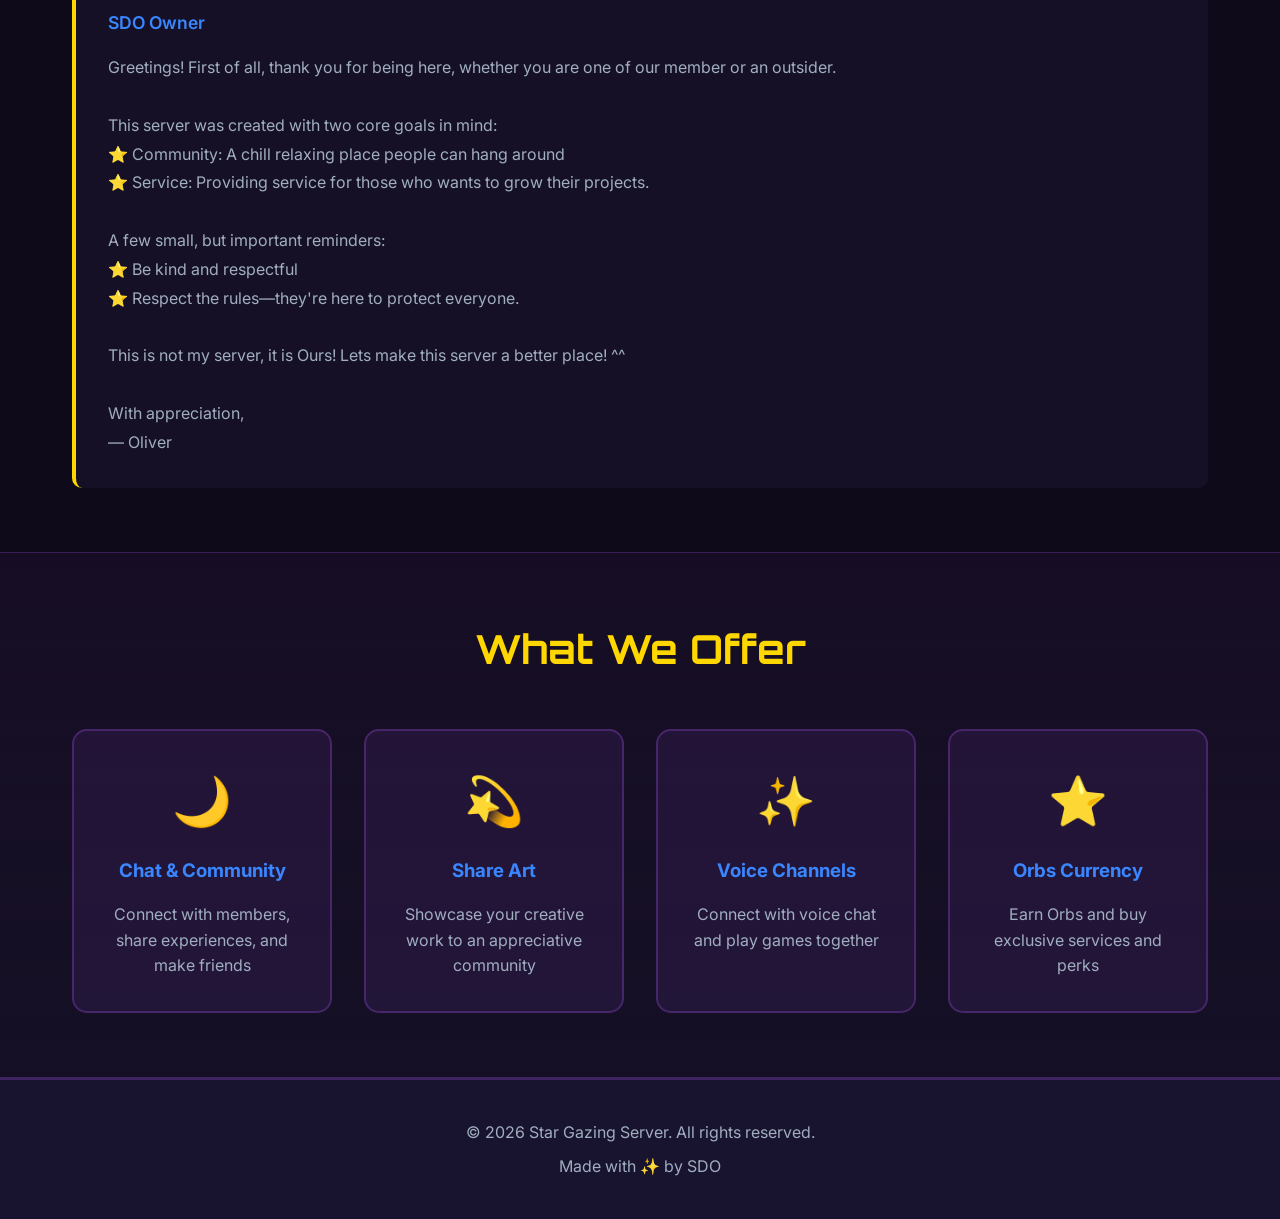
==== commit e1517cd6: "Remove inner blue title; make About Us heading match Server Information styling" ====
--- a/index.html
+++ b/index.html
@@ -45,7 +45,6 @@
         <div class="container">
             <h2>About Us</h2>
             <div class="message-card">
-                <div class="message-author">About Us</div>
                 <div class="message-content">
 Looking for a chill place to hang out, share your projects, or dive into interesting fun facts? You’ve just founded the right place.<br><br>
 We are a welcoming, star-themed community where you can chat, play with fun bots, and meet awesome people. But we’re more than just a social community — we also offer completely free services to help you build your own community! Whether you need project growth/advice, custom designs, or server setup support, our team is here to help you grow.<br><br>
